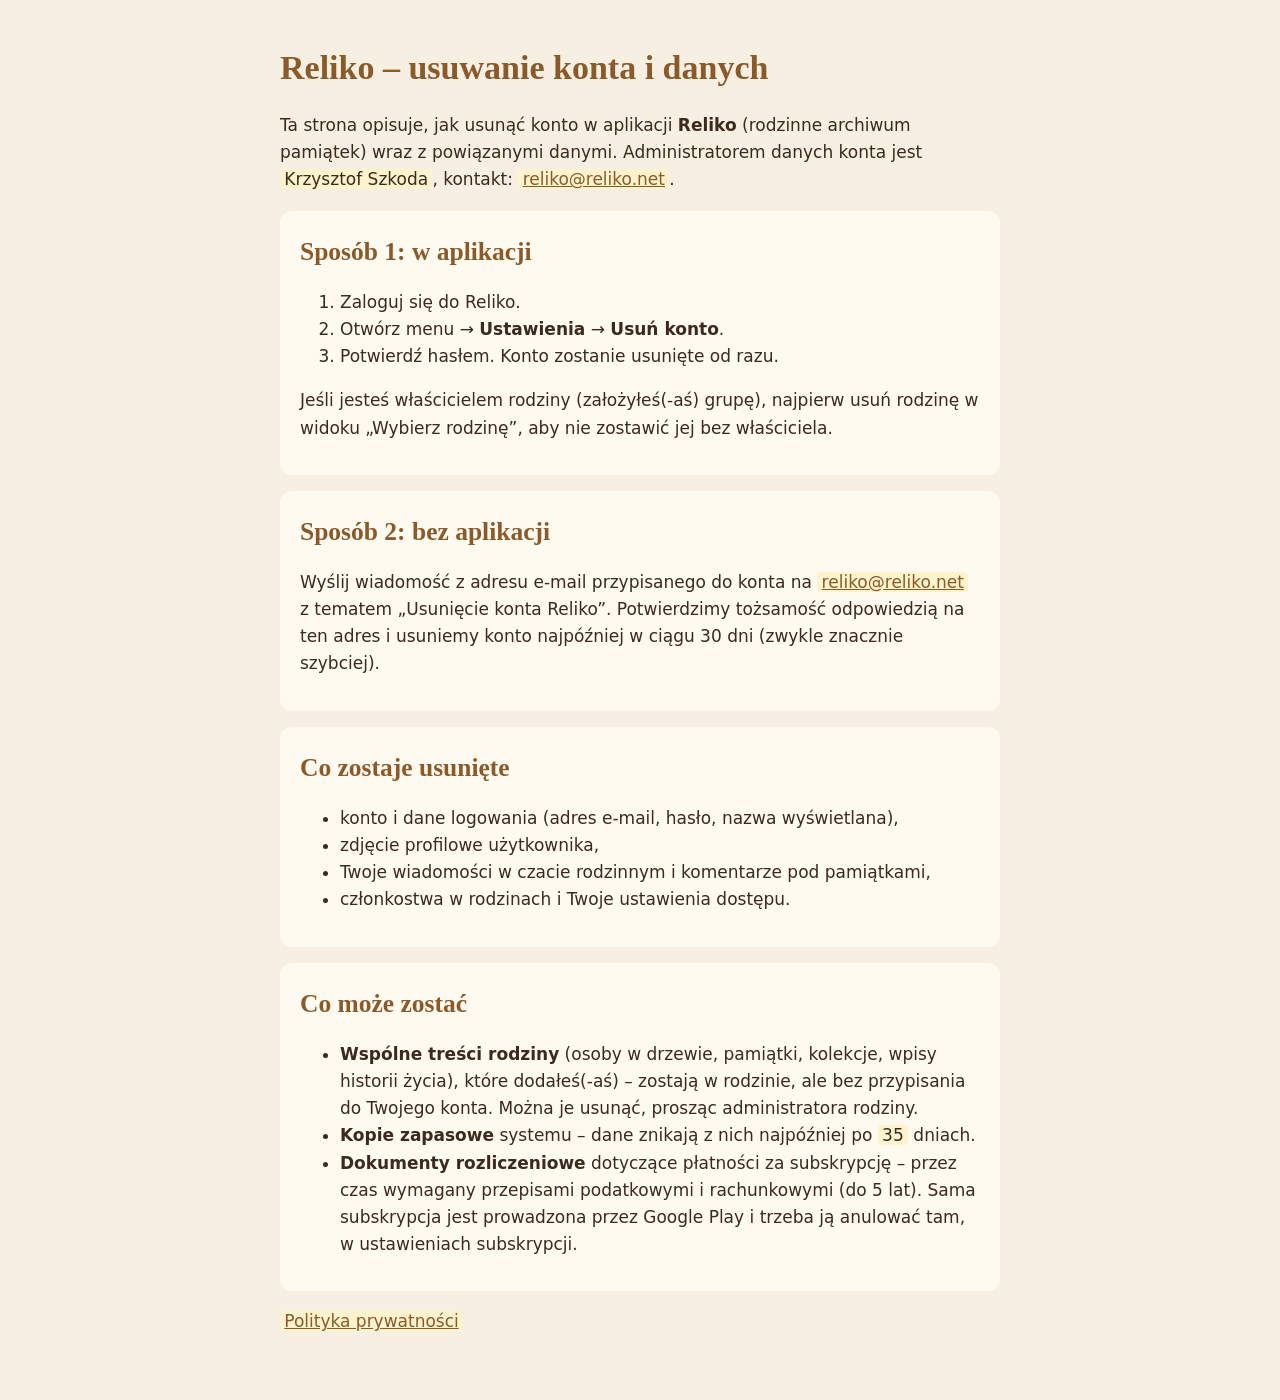
==== index.html @ d56f0625 "Add files via upload" ====
<!doctype html>
<html lang="pl">
<head>
<meta charset="utf-8">
<meta name="viewport" content="width=device-width, initial-scale=1">
<title>Reliko – usuwanie konta i danych</title>
<style>
  :root { --bg:#f6efe2; --ink:#3b2a1d; --accent:#8a5a2b; --card:#fffaf0; }
  body { margin:0; background:var(--bg); color:var(--ink);
         font:17px/1.6 system-ui,-apple-system,"Segoe UI",sans-serif; }
  main { max-width:720px; margin:0 auto; padding:24px 16px 48px; }
  h1,h2 { font-family:Georgia,"Times New Roman",serif; color:var(--accent); line-height:1.25; }
  section { background:var(--card); border-radius:12px; padding:4px 20px 16px; margin:16px 0; }
  a { color:var(--accent); }
  .todo { background:#fff3cd; padding:0 .25em; border-radius:4px; }
</style>
</head>
<body>
<main>
<h1>Reliko – usuwanie konta i danych</h1>
<p>Ta strona opisuje, jak usunąć konto w aplikacji <strong>Reliko</strong> (rodzinne archiwum pamiątek) wraz z powiązanymi danymi.
Administratorem danych konta jest <span class="todo">Krzysztof Szkoda</span>, kontakt: <a href="mailto:reliko@reliko.net"><span class="todo">reliko@reliko.net</span></a>.</p>

<section>
<h2>Sposób 1: w aplikacji</h2>
<ol>
  <li>Zaloguj się do Reliko.</li>
  <li>Otwórz menu → <strong>Ustawienia</strong> → <strong>Usuń konto</strong>.</li>
  <li>Potwierdź hasłem. Konto zostanie usunięte od razu.</li>
</ol>
<p>Jeśli jesteś właścicielem rodziny (założyłeś(-aś) grupę), najpierw usuń rodzinę w widoku „Wybierz rodzinę”, aby nie zostawić jej bez właściciela.</p>
</section>

<section>
<h2>Sposób 2: bez aplikacji</h2>
<p>Wyślij wiadomość z adresu e-mail przypisanego do konta na
<a href="mailto:reliko@reliko.net?subject=Usuni%C4%99cie%20konta%20Reliko"><span class="todo">reliko@reliko.net</span></a>
z tematem „Usunięcie konta Reliko”. Potwierdzimy tożsamość odpowiedzią na ten adres i usuniemy konto najpóźniej w ciągu 30 dni
(zwykle znacznie szybciej).</p>
</section>

<section>
<h2>Co zostaje usunięte</h2>
<ul>
  <li>konto i dane logowania (adres e-mail, hasło, nazwa wyświetlana),</li>
  <li>zdjęcie profilowe użytkownika,</li>
  <li>Twoje wiadomości w czacie rodzinnym i komentarze pod pamiątkami,</li>
  <li>członkostwa w rodzinach i Twoje ustawienia dostępu.</li>
</ul>
</section>

<section>
<h2>Co może zostać</h2>
<ul>
  <li><strong>Wspólne treści rodziny</strong> (osoby w drzewie, pamiątki, kolekcje, wpisy historii życia), które dodałeś(-aś) – zostają w rodzinie, ale bez przypisania do Twojego konta. Można je usunąć, prosząc administratora rodziny.</li>
  <li><strong>Kopie zapasowe</strong> systemu – dane znikają z nich najpóźniej po <span class="todo">35</span> dniach.</li>
  <li><strong>Dokumenty rozliczeniowe</strong> dotyczące płatności za subskrypcję – przez czas wymagany przepisami podatkowymi i rachunkowymi (do 5 lat). Sama subskrypcja jest prowadzona przez Google Play i trzeba ją anulować tam, w ustawieniach subskrypcji.</li>
</ul>
</section>

<p><a href="[ADRES POLITYKI PRYWATNOŚCI]"><span class="todo">Polityka prywatności</span></a></p>
</main>
</body>
</html>
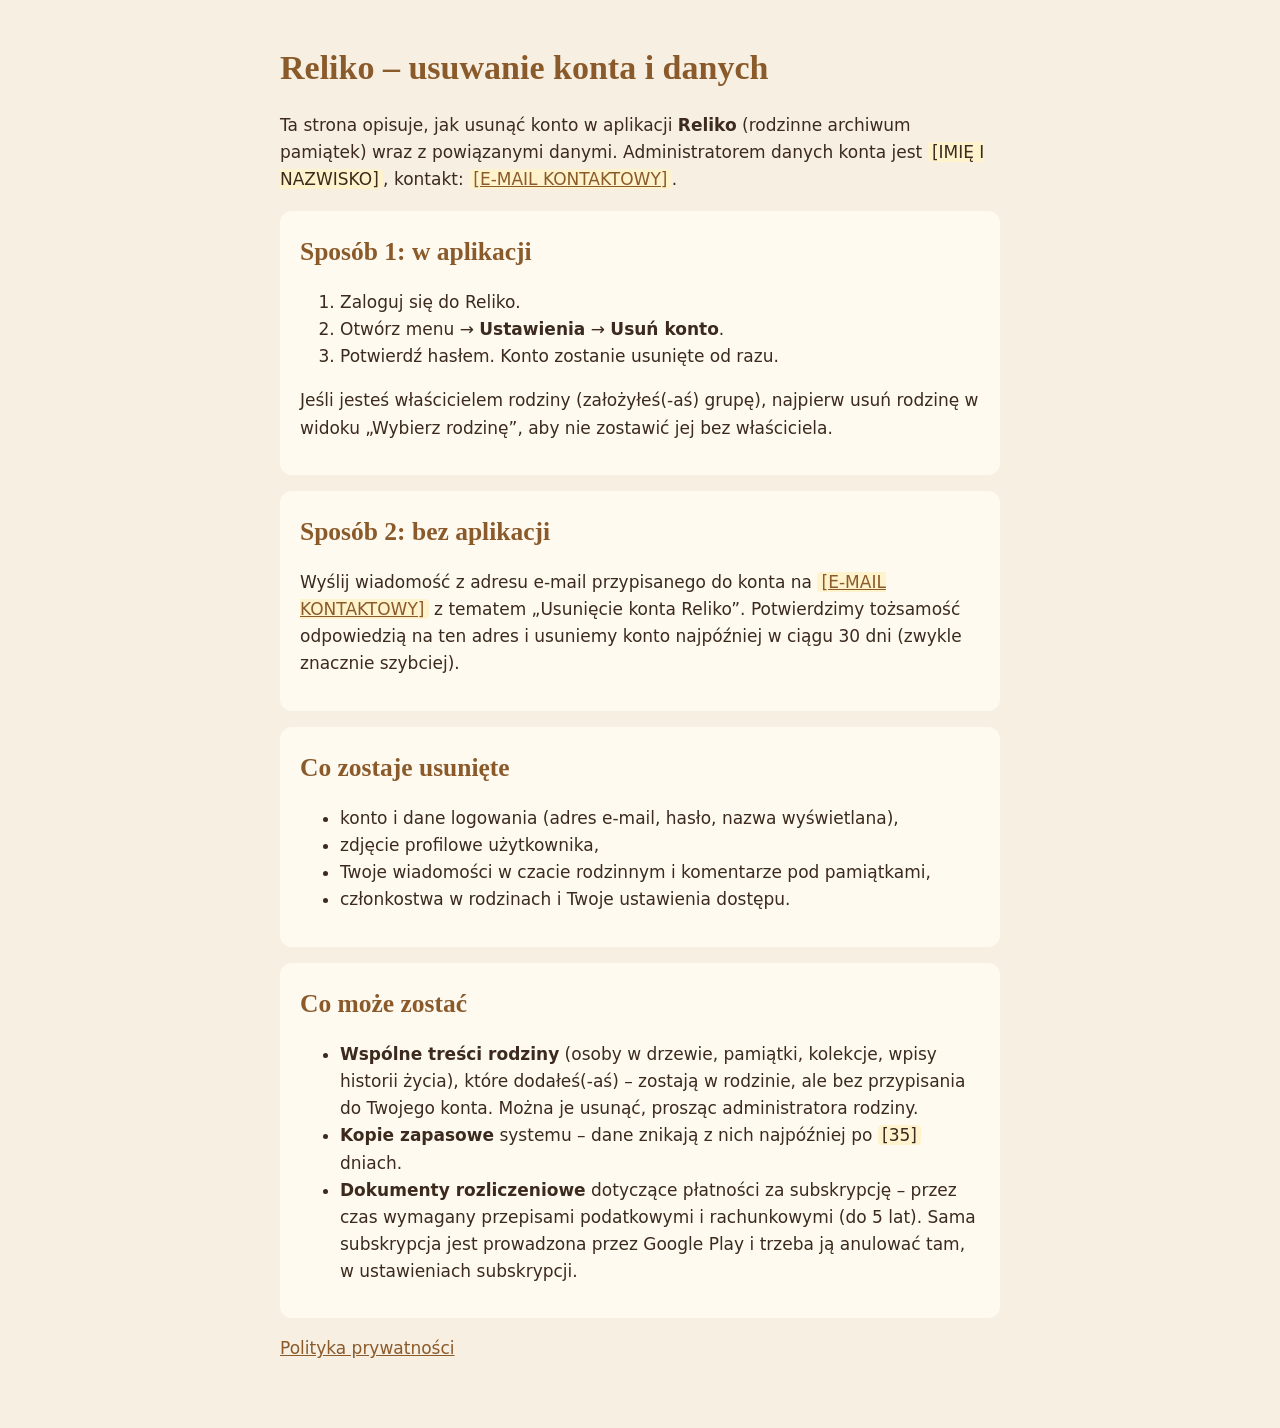
==== commit ec11b90c: "index.html" ====
--- a/index.html
+++ b/index.html
@@ -19,7 +19,7 @@
 <main>
 <h1>Reliko – usuwanie konta i danych</h1>
 <p>Ta strona opisuje, jak usunąć konto w aplikacji <strong>Reliko</strong> (rodzinne archiwum pamiątek) wraz z powiązanymi danymi.
-Administratorem danych konta jest <span class="todo">Krzysztof Szkoda</span>, kontakt: <a href="mailto:reliko@reliko.net"><span class="todo">reliko@reliko.net</span></a>.</p>
+Administratorem danych konta jest <span class="todo">[IMIĘ I NAZWISKO]</span>, kontakt: <a href="mailto:[E-MAIL KONTAKTOWY]"><span class="todo">[E-MAIL KONTAKTOWY]</span></a>.</p>
 
 <section>
 <h2>Sposób 1: w aplikacji</h2>
@@ -34,7 +34,7 @@
 <section>
 <h2>Sposób 2: bez aplikacji</h2>
 <p>Wyślij wiadomość z adresu e-mail przypisanego do konta na
-<a href="mailto:reliko@reliko.net?subject=Usuni%C4%99cie%20konta%20Reliko"><span class="todo">reliko@reliko.net</span></a>
+<a href="mailto:[E-MAIL KONTAKTOWY]?subject=Usuni%C4%99cie%20konta%20Reliko"><span class="todo">[E-MAIL KONTAKTOWY]</span></a>
 z tematem „Usunięcie konta Reliko”. Potwierdzimy tożsamość odpowiedzią na ten adres i usuniemy konto najpóźniej w ciągu 30 dni
 (zwykle znacznie szybciej).</p>
 </section>
@@ -53,12 +53,12 @@
 <h2>Co może zostać</h2>
 <ul>
   <li><strong>Wspólne treści rodziny</strong> (osoby w drzewie, pamiątki, kolekcje, wpisy historii życia), które dodałeś(-aś) – zostają w rodzinie, ale bez przypisania do Twojego konta. Można je usunąć, prosząc administratora rodziny.</li>
-  <li><strong>Kopie zapasowe</strong> systemu – dane znikają z nich najpóźniej po <span class="todo">35</span> dniach.</li>
+  <li><strong>Kopie zapasowe</strong> systemu – dane znikają z nich najpóźniej po <span class="todo">[35]</span> dniach.</li>
   <li><strong>Dokumenty rozliczeniowe</strong> dotyczące płatności za subskrypcję – przez czas wymagany przepisami podatkowymi i rachunkowymi (do 5 lat). Sama subskrypcja jest prowadzona przez Google Play i trzeba ją anulować tam, w ustawieniach subskrypcji.</li>
 </ul>
 </section>
 
-<p><a href="[ADRES POLITYKI PRYWATNOŚCI]"><span class="todo">Polityka prywatności</span></a></p>
+<p><a href="https://reliko-creator.github.io/reliko-legal/polityka.html">Polityka prywatności</a></p>
 </main>
 </body>
 </html>
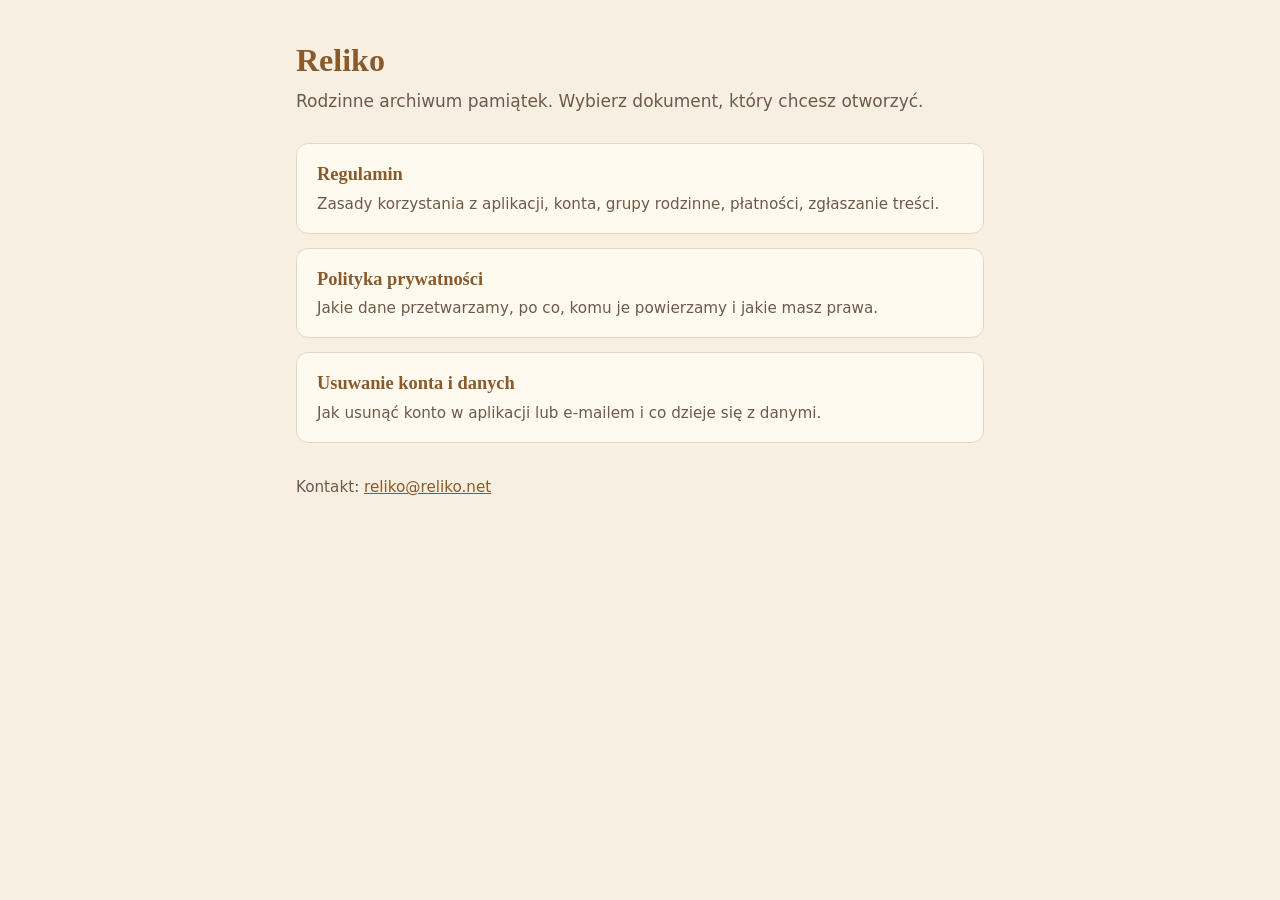
==== commit bed97740: "Add files via upload" ====
--- a/index.html
+++ b/index.html
@@ -3,62 +3,50 @@
 <head>
 <meta charset="utf-8">
 <meta name="viewport" content="width=device-width, initial-scale=1">
-<title>Reliko – usuwanie konta i danych</title>
+<title>Reliko – dokumenty i informacje</title>
+<meta name="description" content="Regulamin, Polityka prywatności i usuwanie konta w aplikacji Reliko, rodzinnym archiwum pamiątek.">
 <style>
-  :root { --bg:#f6efe2; --ink:#3b2a1d; --accent:#8a5a2b; --card:#fffaf0; }
+  :root { --bg:#f6efe2; --ink:#3b2a1d; --muted:#6e5a49; --accent:#8a5a2b; --card:#fffaf0; --line:#e6d8bf; }
+  * { box-sizing:border-box; }
   body { margin:0; background:var(--bg); color:var(--ink);
          font:17px/1.6 system-ui,-apple-system,"Segoe UI",sans-serif; }
-  main { max-width:720px; margin:0 auto; padding:24px 16px 48px; }
-  h1,h2 { font-family:Georgia,"Times New Roman",serif; color:var(--accent); line-height:1.25; }
-  section { background:var(--card); border-radius:12px; padding:4px 20px 16px; margin:16px 0; }
-  a { color:var(--accent); }
-  .todo { background:#fff3cd; padding:0 .25em; border-radius:4px; }
+  main { max-width:720px; margin:0 auto; padding:40px 16px 56px; }
+  h1 { font-family:Georgia,"Times New Roman",serif; color:var(--accent); line-height:1.25; margin:0 0 8px; font-size:2rem; }
+  .lead { color:var(--muted); margin:0 0 28px; }
+  .choices { display:grid; gap:14px; }
+  a.choice { display:block; background:var(--card); border:1px solid var(--line); border-radius:12px;
+             padding:16px 20px; text-decoration:none; color:var(--ink);
+             transition:border-color .15s, box-shadow .15s; }
+  a.choice:hover, a.choice:focus-visible { border-color:var(--accent); box-shadow:0 2px 10px rgba(138,90,43,.15); outline:none; }
+  a.choice strong { display:block; font-family:Georgia,"Times New Roman",serif; color:var(--accent); font-size:1.15rem; }
+  a.choice span { color:var(--muted); font-size:.95rem; }
+  footer { margin-top:32px; color:var(--muted); font-size:.95rem; }
+  footer a { color:var(--accent); }
 </style>
 </head>
 <body>
 <main>
-<h1>Reliko – usuwanie konta i danych</h1>
-<p>Ta strona opisuje, jak usunąć konto w aplikacji <strong>Reliko</strong> (rodzinne archiwum pamiątek) wraz z powiązanymi danymi.
-Administratorem danych konta jest <span class="todo">[IMIĘ I NAZWISKO]</span>, kontakt: <a href="mailto:[E-MAIL KONTAKTOWY]"><span class="todo">[E-MAIL KONTAKTOWY]</span></a>.</p>
+<h1>Reliko</h1>
+<p class="lead">Rodzinne archiwum pamiątek. Wybierz dokument, który chcesz otworzyć.</p>
 
-<section>
-<h2>Sposób 1: w aplikacji</h2>
-<ol>
-  <li>Zaloguj się do Reliko.</li>
-  <li>Otwórz menu → <strong>Ustawienia</strong> → <strong>Usuń konto</strong>.</li>
-  <li>Potwierdź hasłem. Konto zostanie usunięte od razu.</li>
-</ol>
-<p>Jeśli jesteś właścicielem rodziny (założyłeś(-aś) grupę), najpierw usuń rodzinę w widoku „Wybierz rodzinę”, aby nie zostawić jej bez właściciela.</p>
-</section>
+<nav class="choices" aria-label="Dokumenty">
+  <a class="choice" href="regulamin.html">
+    <strong>Regulamin</strong>
+    <span>Zasady korzystania z aplikacji, konta, grupy rodzinne, płatności, zgłaszanie treści.</span>
+  </a>
+  <a class="choice" href="polityka.html">
+    <strong>Polityka prywatności</strong>
+    <span>Jakie dane przetwarzamy, po co, komu je powierzamy i jakie masz prawa.</span>
+  </a>
+  <a class="choice" href="usun-konto.html">
+    <strong>Usuwanie konta i danych</strong>
+    <span>Jak usunąć konto w aplikacji lub e-mailem i co dzieje się z danymi.</span>
+  </a>
+</nav>
 
-<section>
-<h2>Sposób 2: bez aplikacji</h2>
-<p>Wyślij wiadomość z adresu e-mail przypisanego do konta na
-<a href="mailto:[E-MAIL KONTAKTOWY]?subject=Usuni%C4%99cie%20konta%20Reliko"><span class="todo">[E-MAIL KONTAKTOWY]</span></a>
-z tematem „Usunięcie konta Reliko”. Potwierdzimy tożsamość odpowiedzią na ten adres i usuniemy konto najpóźniej w ciągu 30 dni
-(zwykle znacznie szybciej).</p>
-</section>
-
-<section>
-<h2>Co zostaje usunięte</h2>
-<ul>
-  <li>konto i dane logowania (adres e-mail, hasło, nazwa wyświetlana),</li>
-  <li>zdjęcie profilowe użytkownika,</li>
-  <li>Twoje wiadomości w czacie rodzinnym i komentarze pod pamiątkami,</li>
-  <li>członkostwa w rodzinach i Twoje ustawienia dostępu.</li>
-</ul>
-</section>
-
-<section>
-<h2>Co może zostać</h2>
-<ul>
-  <li><strong>Wspólne treści rodziny</strong> (osoby w drzewie, pamiątki, kolekcje, wpisy historii życia), które dodałeś(-aś) – zostają w rodzinie, ale bez przypisania do Twojego konta. Można je usunąć, prosząc administratora rodziny.</li>
-  <li><strong>Kopie zapasowe</strong> systemu – dane znikają z nich najpóźniej po <span class="todo">[35]</span> dniach.</li>
-  <li><strong>Dokumenty rozliczeniowe</strong> dotyczące płatności za subskrypcję – przez czas wymagany przepisami podatkowymi i rachunkowymi (do 5 lat). Sama subskrypcja jest prowadzona przez Google Play i trzeba ją anulować tam, w ustawieniach subskrypcji.</li>
-</ul>
-</section>
-
-<p><a href="https://reliko-creator.github.io/reliko-legal/polityka.html">Polityka prywatności</a></p>
+<footer>
+  Kontakt: <a href="mailto:reliko@reliko.net">reliko@reliko.net</a>
+</footer>
 </main>
 </body>
 </html>
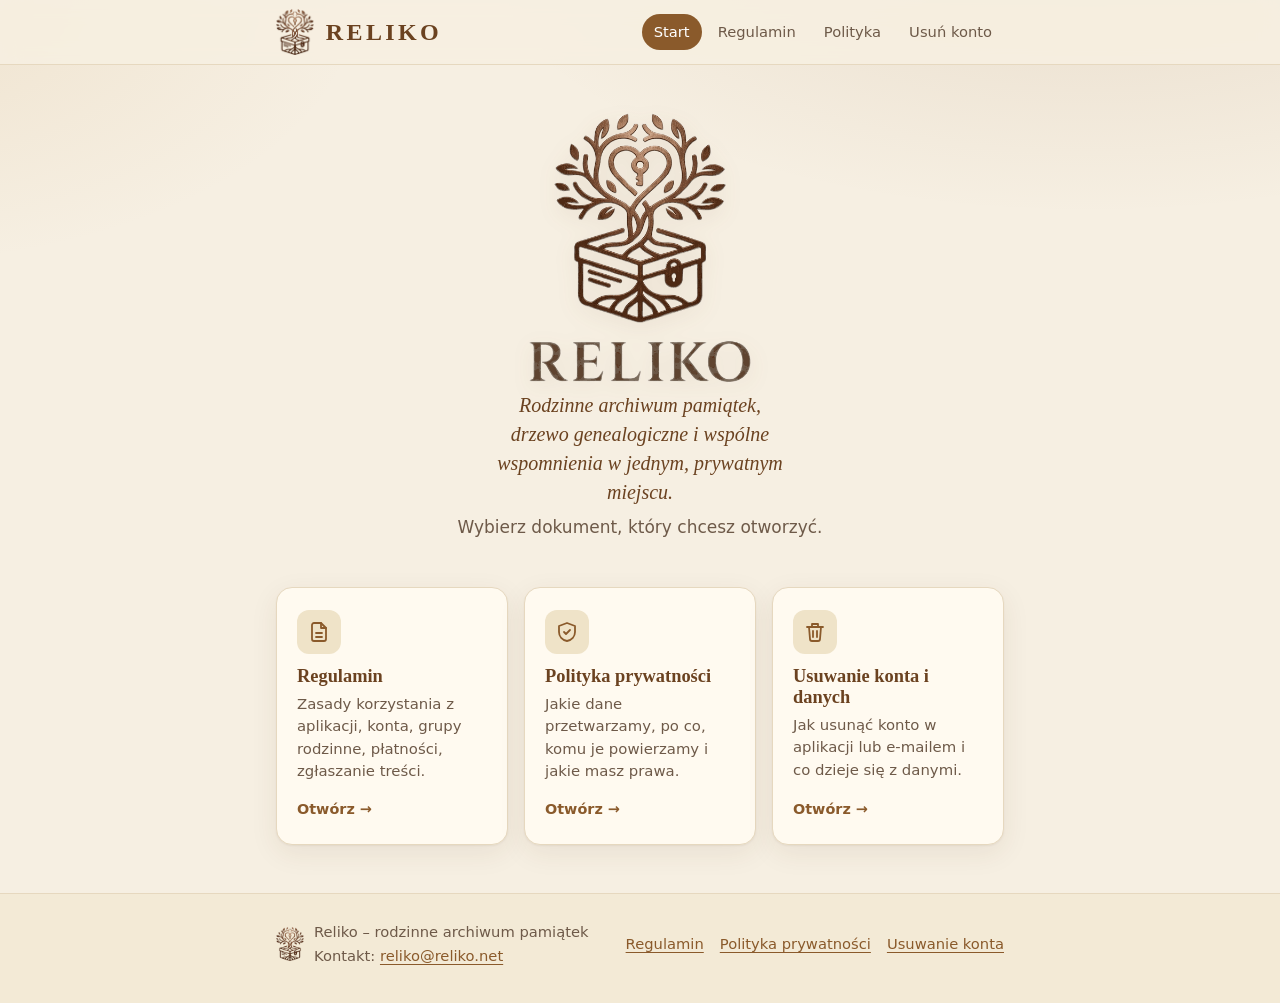
==== commit f9f582b0: "Add files via upload" ====
--- a/index.html
+++ b/index.html
@@ -3,50 +3,57 @@
 <head>
 <meta charset="utf-8">
 <meta name="viewport" content="width=device-width, initial-scale=1">
-<title>Reliko – dokumenty i informacje</title>
+<title>Reliko – rodzinne archiwum pamiątek</title>
 <meta name="description" content="Regulamin, Polityka prywatności i usuwanie konta w aplikacji Reliko, rodzinnym archiwum pamiątek.">
-<style>
-  :root { --bg:#f6efe2; --ink:#3b2a1d; --muted:#6e5a49; --accent:#8a5a2b; --card:#fffaf0; --line:#e6d8bf; }
-  * { box-sizing:border-box; }
-  body { margin:0; background:var(--bg); color:var(--ink);
-         font:17px/1.6 system-ui,-apple-system,"Segoe UI",sans-serif; }
-  main { max-width:720px; margin:0 auto; padding:40px 16px 56px; }
-  h1 { font-family:Georgia,"Times New Roman",serif; color:var(--accent); line-height:1.25; margin:0 0 8px; font-size:2rem; }
-  .lead { color:var(--muted); margin:0 0 28px; }
-  .choices { display:grid; gap:14px; }
-  a.choice { display:block; background:var(--card); border:1px solid var(--line); border-radius:12px;
-             padding:16px 20px; text-decoration:none; color:var(--ink);
-             transition:border-color .15s, box-shadow .15s; }
-  a.choice:hover, a.choice:focus-visible { border-color:var(--accent); box-shadow:0 2px 10px rgba(138,90,43,.15); outline:none; }
-  a.choice strong { display:block; font-family:Georgia,"Times New Roman",serif; color:var(--accent); font-size:1.15rem; }
-  a.choice span { color:var(--muted); font-size:.95rem; }
-  footer { margin-top:32px; color:var(--muted); font-size:.95rem; }
-  footer a { color:var(--accent); }
-</style>
+<meta name="theme-color" content="#f6efe2">
+<link rel="icon" type="image/png" sizes="32x32" href="img/favicon-32.png">
+<link rel="icon" type="image/png" sizes="64x64" href="img/favicon-64.png">
+<link rel="apple-touch-icon" href="img/apple-touch-icon.png">
+<meta property="og:type" content="website">
+<meta property="og:site_name" content="Reliko">
+<meta property="og:title" content="Reliko – rodzinne archiwum pamiątek">
+<meta property="og:description" content="Regulamin, Polityka prywatności i usuwanie konta w aplikacji Reliko, rodzinnym archiwum pamiątek.">
+<meta property="og:image" content="https://legal.reliko.net/img/og.png">
+<meta name="twitter:card" content="summary_large_image">
+<link rel="stylesheet" href="style.css">
 </head>
 <body>
+<header class="site-header"><div class="wrap">
+  <a class="brand" href="index.html" aria-label="Reliko – strona główna"><img src="img/icon-header.png" alt="" width="40" height="46"><span>Reliko</span></a>
+  <nav class="site-nav" aria-label="Główna nawigacja"><a href="index.html" aria-current="page">Start</a><a href="regulamin.html">Regulamin</a><a href="polityka.html">Polityka</a><a href="usun-konto.html">Usuń konto</a></nav>
+</div></header>
+<div class="wrap">
+<section class="landing">
+  <img class="logo" src="img/logo.png" alt="Reliko – logo: drzewo z sercem i kluczem wyrastające ze skrzyni" width="208" height="252">
+  <p class="tagline">Rodzinne archiwum pamiątek, drzewo genealogiczne i wspólne wspomnienia w jednym, prywatnym miejscu.</p>
+  <p class="lead">Wybierz dokument, który chcesz otworzyć.</p>
+</section>
 <main>
-<h1>Reliko</h1>
-<p class="lead">Rodzinne archiwum pamiątek. Wybierz dokument, który chcesz otworzyć.</p>
-
 <nav class="choices" aria-label="Dokumenty">
   <a class="choice" href="regulamin.html">
+    <div class="ico"><svg viewBox="0 0 24 24" fill="none" stroke="currentColor" stroke-width="1.8" stroke-linecap="round" stroke-linejoin="round"><path d="M14 3H7a2 2 0 0 0-2 2v14a2 2 0 0 0 2 2h10a2 2 0 0 0 2-2V8z"/><path d="M14 3v5h5M9 13h6M9 17h6"/></svg></div>
     <strong>Regulamin</strong>
-    <span>Zasady korzystania z aplikacji, konta, grupy rodzinne, płatności, zgłaszanie treści.</span>
+    <span class="d">Zasady korzystania z aplikacji, konta, grupy rodzinne, płatności, zgłaszanie treści.</span>
+    <span class="go">Otwórz →</span>
   </a>
   <a class="choice" href="polityka.html">
+    <div class="ico"><svg viewBox="0 0 24 24" fill="none" stroke="currentColor" stroke-width="1.8" stroke-linecap="round" stroke-linejoin="round"><path d="M12 3l8 3v6c0 4.5-3.2 8-8 9-4.8-1-8-4.5-8-9V6z"/><path d="M9 12l2 2 4-4"/></svg></div>
     <strong>Polityka prywatności</strong>
-    <span>Jakie dane przetwarzamy, po co, komu je powierzamy i jakie masz prawa.</span>
+    <span class="d">Jakie dane przetwarzamy, po co, komu je powierzamy i jakie masz prawa.</span>
+    <span class="go">Otwórz →</span>
   </a>
   <a class="choice" href="usun-konto.html">
+    <div class="ico"><svg viewBox="0 0 24 24" fill="none" stroke="currentColor" stroke-width="1.8" stroke-linecap="round" stroke-linejoin="round"><path d="M4 7h16M10 11v6M14 11v6M6 7l1 12a2 2 0 0 0 2 2h6a2 2 0 0 0 2-2l1-12M9 7V4h6v3"/></svg></div>
     <strong>Usuwanie konta i danych</strong>
-    <span>Jak usunąć konto w aplikacji lub e-mailem i co dzieje się z danymi.</span>
+    <span class="d">Jak usunąć konto w aplikacji lub e-mailem i co dzieje się z danymi.</span>
+    <span class="go">Otwórz →</span>
   </a>
 </nav>
-
-<footer>
-  Kontakt: <a href="mailto:reliko@reliko.net">reliko@reliko.net</a>
-</footer>
 </main>
+</div>
+<footer class="site-footer"><div class="wrap">
+  <div class="fbrand"><img src="img/icon-header.png" alt="" width="30" height="34"><p>Reliko – rodzinne archiwum pamiątek<br>Kontakt: <a href="mailto:reliko@reliko.net">reliko@reliko.net</a></p></div>
+  <nav aria-label="Dokumenty"><a href="regulamin.html">Regulamin</a><a href="polityka.html">Polityka prywatności</a><a href="usun-konto.html">Usuwanie konta</a></nav>
+</div></footer>
 </body>
 </html>
--- a/style.css
+++ b/style.css
@@ -0,0 +1,123 @@
+/* Reliko – wspólny styl stron (legal.reliko.net) */
+:root {
+  --bg:#f6efe2; --bg2:#efe3c8; --ink:#3b2a1d; --muted:#6e5a49;
+  --accent:#8a5a2b; --accent-dark:#6b4220; --card:#fffaf0; --line:#e6d8bf;
+  --shadow:0 1px 2px rgba(80,50,20,.06), 0 8px 28px rgba(80,50,20,.08);
+  --serif:Georgia,"Times New Roman",serif;
+  --sans:system-ui,-apple-system,"Segoe UI",Roboto,sans-serif;
+}
+* { box-sizing:border-box; }
+html { scroll-behavior:smooth; scroll-padding-top:84px; }
+body {
+  margin:0; color:var(--ink); font:17px/1.65 var(--sans);
+  background:
+    radial-gradient(900px 420px at 85% -80px, rgba(138,90,43,.13), transparent 70%),
+    radial-gradient(700px 380px at -10% 0, rgba(201,160,100,.16), transparent 70%),
+    var(--bg);
+  background-attachment:fixed;
+  -webkit-font-smoothing:antialiased;
+}
+a { color:var(--accent); text-underline-offset:3px; }
+a:hover { color:var(--accent-dark); }
+.wrap { max-width:760px; margin:0 auto; padding:0 16px; }
+
+/* ---------- nagłówek ---------- */
+.site-header {
+  position:sticky; top:0; z-index:10;
+  background:rgba(246,239,226,.88); backdrop-filter:saturate(1.4) blur(10px);
+  -webkit-backdrop-filter:saturate(1.4) blur(10px);
+  border-bottom:1px solid var(--line);
+}
+.site-header .wrap { display:flex; align-items:center; justify-content:space-between; gap:12px; min-height:64px; }
+.brand { display:flex; align-items:center; gap:12px; text-decoration:none; color:var(--ink); }
+.brand img { height:46px; width:auto; display:block; }
+.brand span { font:600 1.5rem/1 var(--serif); letter-spacing:.14em; text-transform:uppercase; color:var(--accent-dark); }
+.site-nav { display:flex; gap:4px; flex-wrap:wrap; justify-content:flex-end; }
+.site-nav a {
+  text-decoration:none; color:var(--muted); font-size:.92rem; padding:6px 12px; border-radius:999px;
+  transition:background .15s,color .15s;
+}
+.site-nav a:hover { background:rgba(138,90,43,.1); color:var(--accent-dark); }
+.site-nav a[aria-current="page"] { background:var(--accent); color:#fff; }
+
+/* ---------- nagłówek strony (tytuł) ---------- */
+.hero { padding:44px 0 20px; }
+.eyebrow { font-size:.8rem; letter-spacing:.14em; text-transform:uppercase; color:var(--accent); font-weight:600; margin:0 0 8px; }
+.hero h1 { font:600 clamp(1.8rem,5vw,2.5rem)/1.2 var(--serif); color:var(--accent-dark); margin:0 0 10px; }
+.hero .meta { color:var(--muted); margin:0; font-size:.95rem; }
+.hero .meta a { word-break:break-all; }
+.hero::after { content:""; display:block; width:64px; height:3px; border-radius:3px; margin-top:22px;
+  background:linear-gradient(90deg,var(--accent),#c9a064); }
+
+/* ---------- spis treści ---------- */
+.toc { background:var(--card); border:1px solid var(--line); border-radius:14px; padding:6px 20px 14px; margin:8px 0 20px; box-shadow:var(--shadow); }
+.toc summary { cursor:pointer; font:600 1.05rem var(--serif); color:var(--accent-dark); padding:10px 0; list-style-position:inside; }
+.toc ol { margin:0; padding:0; list-style:none; columns:2 260px; column-gap:28px; }
+.toc li { margin:0; break-inside:avoid; }
+.toc a { display:block; padding:4px 0; font-size:.93rem; text-decoration:none; line-height:1.4; }
+.toc a:hover { text-decoration:underline; }
+
+/* ---------- treść dokumentów ---------- */
+main { padding-bottom:40px; }
+main.doc .doc-card, main.page > section {
+  background:var(--card); border:1px solid var(--line); border-radius:16px; box-shadow:var(--shadow);
+}
+main.doc .doc-card { padding:12px clamp(18px,4vw,36px) 32px; }
+main.page > section { padding:6px clamp(18px,3vw,26px) 18px; margin:0 0 16px; }
+h2 { font:600 1.2rem/1.3 var(--serif); color:var(--accent-dark); margin:1.9em 0 .5em; }
+.doc-card > h2:first-child { margin-top:1em; }
+main.doc h2 { padding-bottom:.35em; border-bottom:1px solid var(--line); }
+main.page h2 { font-size:1.2rem; margin-top:1em; }
+main.page h2::before { content:""; display:inline-block; width:8px; height:8px; border-radius:50%; background:var(--accent); margin-right:.55em; vertical-align:.12em; }
+p { margin:.7em 0; }
+ol, ul { padding-left:1.4em; } li { margin:.45em 0; }
+li::marker { color:var(--accent); }
+strong { color:#2f2015; }
+.todo { background:#fff3cd; padding:0 .25em; border-radius:4px; }
+.tw { overflow-x:auto; margin:1em -4px; padding:0 4px; }
+table { border-collapse:collapse; font-size:.9rem; margin:0; min-width:560px; width:100%; }
+th, td { border:1px solid #d9c9a8; padding:8px 10px; vertical-align:top; text-align:left; }
+th { background:var(--bg2); font-weight:600; }
+tbody tr:nth-child(even) td { background:rgba(246,239,226,.55); }
+.back { margin-top:28px; display:flex; flex-wrap:wrap; gap:8px 18px; font-size:.95rem; }
+
+/* ---------- strona startowa ---------- */
+.landing { text-align:center; padding:48px 0 12px; }
+.landing img.logo { height:clamp(200px,34vw,270px); width:auto; display:block; margin:0 auto 6px;
+  filter:drop-shadow(0 6px 10px rgba(107,66,32,.10)); }
+.landing .tagline { font:italic 1.25rem/1.45 var(--serif); color:var(--accent-dark); margin:8px auto 4px; max-width:30ch; }
+.landing .lead { color:var(--muted); margin:6px auto 0; max-width:46ch; }
+.choices { display:grid; gap:16px; margin:34px 0 8px; grid-template-columns:repeat(auto-fit,minmax(210px,1fr)); }
+a.choice {
+  display:flex; flex-direction:column; gap:6px; text-align:left;
+  background:var(--card); border:1px solid var(--line); border-radius:16px; padding:22px 20px;
+  text-decoration:none; color:var(--ink); box-shadow:var(--shadow);
+  transition:transform .15s, border-color .15s, box-shadow .15s;
+}
+a.choice:hover, a.choice:focus-visible { transform:translateY(-3px); border-color:var(--accent); box-shadow:0 2px 4px rgba(80,50,20,.08),0 14px 34px rgba(138,90,43,.2); outline:none; }
+a.choice .ico { width:44px; height:44px; border-radius:12px; display:grid; place-items:center; background:var(--bg2); color:var(--accent); margin-bottom:6px; }
+a.choice .ico svg { width:24px; height:24px; }
+a.choice strong { font:600 1.15rem var(--serif); color:var(--accent-dark); }
+a.choice span.d { color:var(--muted); font-size:.93rem; line-height:1.5; }
+a.choice .go { margin-top:auto; padding-top:10px; color:var(--accent); font-weight:600; font-size:.9rem; }
+
+/* ---------- stopka ---------- */
+.site-footer { border-top:1px solid var(--line); background:rgba(239,227,200,.45); padding:26px 0 34px; color:var(--muted); font-size:.92rem; }
+.site-footer .wrap { display:flex; flex-wrap:wrap; align-items:center; justify-content:space-between; gap:14px 24px; }
+.site-footer .fbrand { display:flex; align-items:center; gap:10px; }
+.site-footer .fbrand img { height:34px; width:auto; }
+.site-footer nav { display:flex; flex-wrap:wrap; gap:6px 16px; }
+.site-footer p { margin:0; }
+
+@media (max-width:560px) {
+  body { font-size:16.5px; }
+  .brand span { display:none; }
+  .site-nav a { padding:6px 9px; font-size:.86rem; }
+  .hero { padding-top:30px; }
+}
+@media (prefers-reduced-motion:reduce) { html { scroll-behavior:auto; } a.choice { transition:none; } a.choice:hover { transform:none; } }
+@media print {
+  .site-header, .toc, .site-footer, .back { display:none; }
+  body { background:#fff; font-size:11pt; }
+  main.doc .doc-card, main.page > section { box-shadow:none; border:0; padding:0; }
+}
